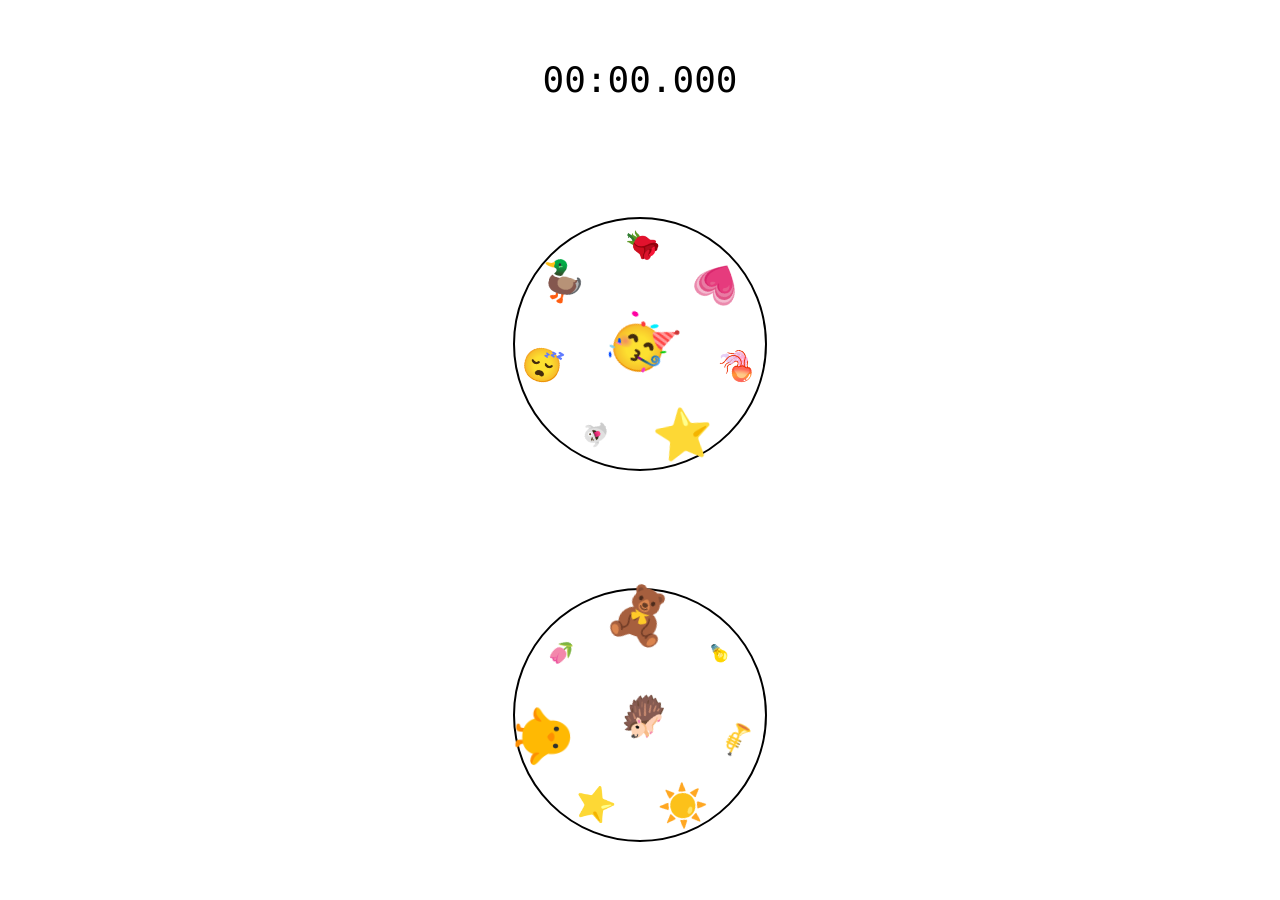
==== solo.html @ c855cd56 "mvp solo, duo broken" ====
<!DOCTYPE html>
<html lang="en">
<head>
    <meta charset="UTF-8">
    <meta content="width=device-width, initial-scale=1.0, maximum-scale=1.0, user-scalable=no" name="viewport">
    <meta content="yes" name="apple-mobile-web-app-capable">
    <!--    <link rel="apple-touch-icon" href="icon.png">-->
    <meta content="black-translucent" name="apple-mobile-web-app-status-bar-style">
    <meta content="Single Jokkle" name="apple-mobile-web-app-title">
    <title>Single Jokkle</title>
    <link rel="stylesheet" href="style.css">
    <style>
        #time, #highScores {
            font-family: monospace;
        }

        input {
            font-size: inherit;
            width: 70vw;
            max-width: 400px;
            margin: 10pt;
        }

        #splashScreen {
            border: none;

        }

        #splashScreen::backdrop {
            background-color: black;
        }
    </style>
    <script src="script.js"></script>
    <script>
        const playerCards = 20, playerCount = 1
        let playerName = "", highScores = []
        addEventListener("load", setup)

        function setup() {
            reset()
            getLocalStorage()
            document.getElementById("nameInput").value = playerName
            displayScores()
            document.getElementById("startButton").addEventListener("click", startGame)
            document.getElementById("splashScreen").showModal()
        }

        function startGame() {
            //Set the player name
            playerName = document.getElementById("nameInput").value
            // Close the splash screen
            document.getElementById("splashScreen").close()
            // Start the timer
            startTimer(document.getElementById("time"))
        }

        function displayScores() { //Reads the list of highScores and displays them in order
            const scoreContainer = document.getElementById("highScores")
            highScores.sort((a, b) => a.time - b.time)
            highScores.forEach((score, index) => {
                // Only display 5 scores
                if (index>4) return
                // Set the symbol
                let scoreSymbol = "▫️"
                switch (index) {
                    case 0:
                        scoreSymbol = "🥇"
                        break
                    case 1:
                        scoreSymbol = "🥈"
                        break
                    case 2:
                        scoreSymbol = "🥉"
                        break
                }
                //Create div
                let scoreDiv = document.createElement("div")
                scoreDiv.textContent += `${scoreSymbol}${convertTime(score.time)} ${score.name}`
                scoreContainer.appendChild(scoreDiv)
            })
        }
    </script>
</head>
<body>
<dialog id="splashScreen">
    <div id="highScores"></div>
    <div id="inputContainer">
        <label>
            <input id="nameInput" type="text" placeholder="Name">
            <input id="startButton" type="button" value="Start">
        </label>
    </div>
</dialog>
<div id="time">00:00.000</div>
<div class="cardSlot" id="center">
    <div class="itemSlot">
        <div class="item">🔘</div>
    </div>
    <div class="itemSlot">
        <div class="item">🔘</div>
    </div>
    <div class="itemSlot">
        <div class="item">🔘</div>
    </div>
    <div class="itemSlot">
        <div class="item">🔘</div>
    </div>
    <div class="itemSlot">
        <div class="item">🔘</div>
    </div>
    <div class="itemSlot">
        <div class="item">🔘</div>
    </div>
    <div class="itemSlot">
        <div class="item">🔘</div>
    </div>
    <div class="itemSlot centerSlot">
        <div class="item">🔘</div>
    </div>
</div>
<div class="cardSlot" id="player1">
    <div class="itemSlot">
        <div class="item">🔘</div>
    </div>
    <div class="itemSlot">
        <div class="item">🔘</div>
    </div>
    <div class="itemSlot">
        <div class="item">🔘</div>
    </div>
    <div class="itemSlot">
        <div class="item">🔘</div>
    </div>
    <div class="itemSlot">
        <div class="item">🔘</div>
    </div>
    <div class="itemSlot">
        <div class="item">🔘</div>
    </div>
    <div class="itemSlot">
        <div class="item">🔘</div>
    </div>
    <div class="itemSlot centerSlot">
        <div class="item">🔘</div>
    </div>
</div>
</body>
</html>
---- style.css ----
:root {
    color-scheme: light dark;
    font-size: max(20pt, min(4vh, 4vw));
    font-family: sans-serif;
}

body {
    touch-action: manipulation;
    -webkit-touch-callout: none; /* iOS Safari */
    -webkit-user-select: none; /* Safari */
    -moz-user-select: none; /* Old versions of Firefox */
    -ms-user-select: none; /* Internet Explorer/Edge */
    user-select: none;

    position: fixed;
    display: grid;
    /*grid-template-rows: 20dvh 80dvh;*/
    align-items: center;
    justify-items: center;
    height: 100dvh;
    width: 100dvw;
    margin: 0;
}

.cardSlot {
    --radius: 100px;
    border: 2pt solid black;
    border-radius: 50%;

    position: relative;
    width: 250px;
    aspect-ratio: 1;
}
#center {
    pointer-events: none;
}

.itemSlot {
    --i: 0;

    position: absolute;
    top: 50%;
    left: 50%;

    width: 60px;
    aspect-ratio: 1;
    border-radius: 50%;
    /*border: 2pt solid black;*/
    display: grid;
    align-items: center;
    justify-items: center;

    transform: translate(-50%, -50%) rotate(calc(var(--i) * 360deg / 7)) translateY(calc(-1 * var(--radius)));
}

.itemSlot:nth-child(1) {
    --i: 0;
}

.itemSlot:nth-child(2) {
    --i: 1;
}

.itemSlot:nth-child(3) {
    --i: 2;
}

.itemSlot:nth-child(4) {
    --i: 3;
}

.itemSlot:nth-child(5) {
    --i: 4;
}

.itemSlot:nth-child(6) {
    --i: 5;
}

.itemSlot:nth-child(7) {
    --i: 6;
}

.itemSlot:nth-child(8) {
    top: 50%;
    left: 50%;
    transform: translate(-50%, -50%);
}
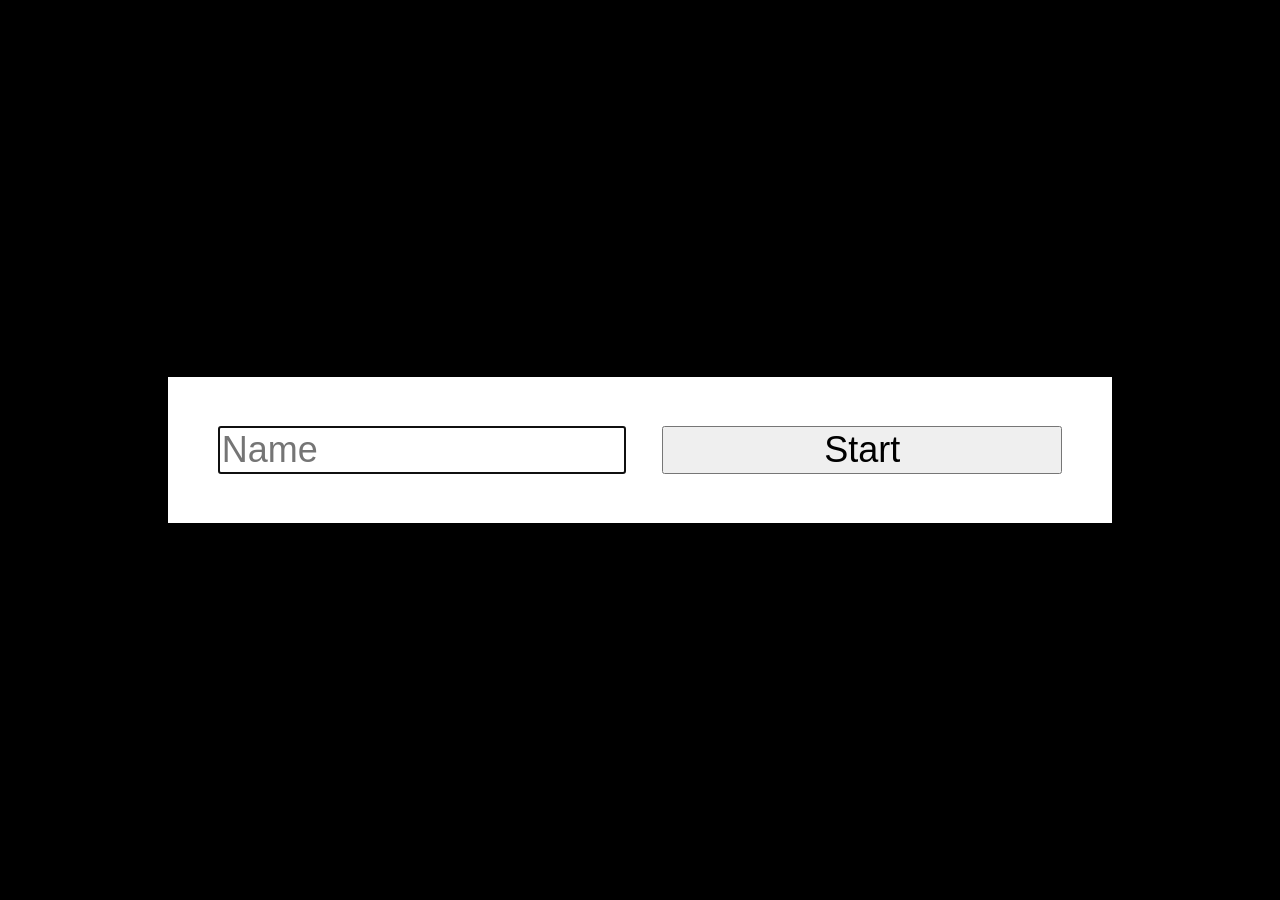
==== commit 9512b887: "mvp solo, duo broken" ====
--- a/solo.html
+++ b/solo.html
@@ -40,6 +40,7 @@
             reset()
             getLocalStorage()
             document.getElementById("nameInput").value = playerName
+            if (highScores === null) highScores = []
             displayScores()
             document.getElementById("startButton").addEventListener("click", startGame)
             document.getElementById("splashScreen").showModal()
@@ -56,6 +57,7 @@
 
         function displayScores() { //Reads the list of highScores and displays them in order
             const scoreContainer = document.getElementById("highScores")
+            if (highScores.length=== 0) return
             highScores.sort((a, b) => a.time - b.time)
             highScores.forEach((score, index) => {
                 // Only display 5 scores
